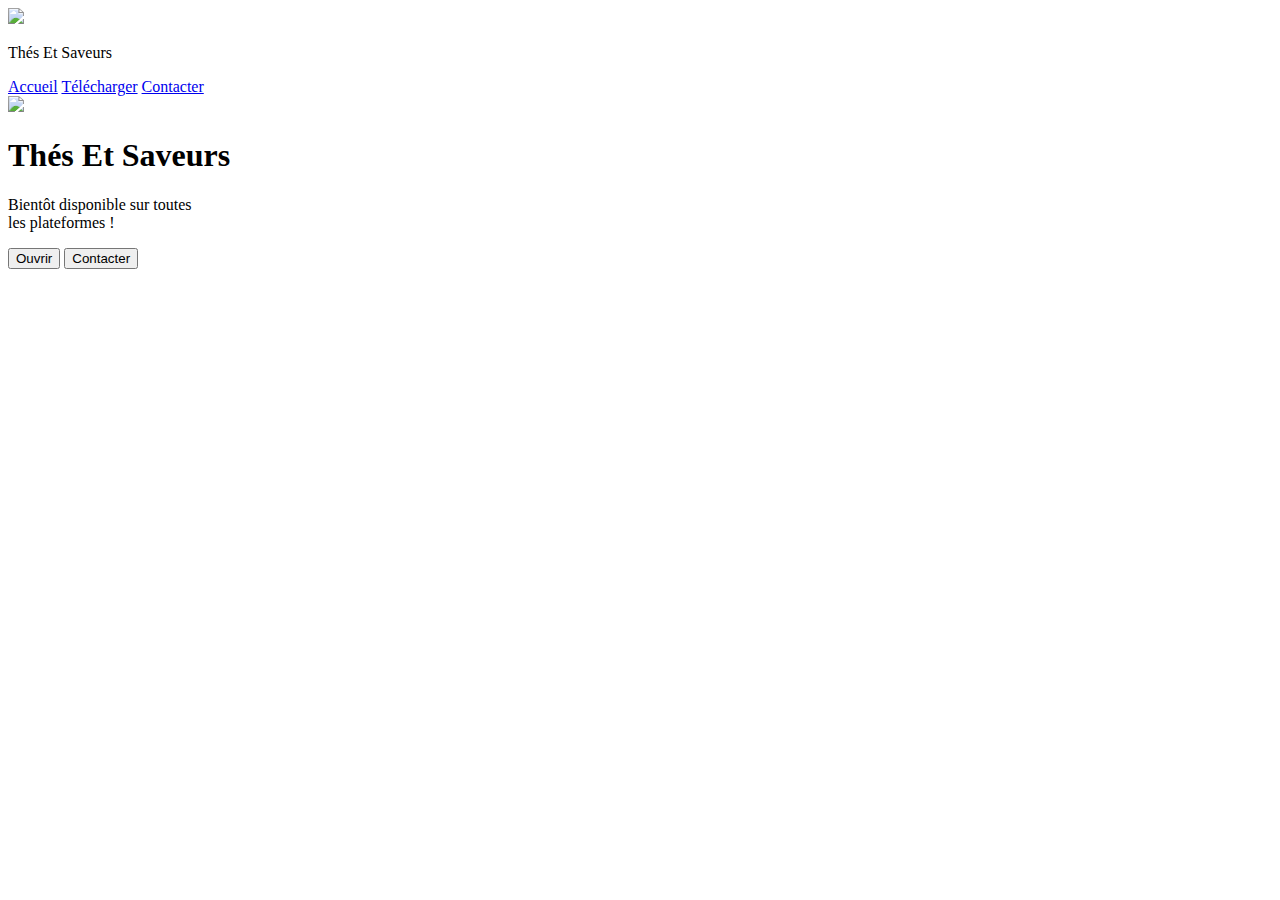
==== t&s landing page/index.html @ 1cd0a863 "Add files via upload" ====
<!DOCTYPE html>
<html lang="en">
<head>
    <meta charset="UTF-8">
    <meta http-equiv="X-UA-Compatible" content="IE=edge">
    <meta name="viewport" content="width=device-width, initial-scale=1.0">
    <link rel="stylesheet" href="/css/style.css">
    <script src="/js/main.js" defer></script>
    <title>Thés Et Saveurs</title>
</head>
<body>
    <div class="all">
    <img src="/images/logo.PNG" class="logo">
    <p class="logo-text">Thés Et Saveurs</p>
    <div class="topnav-container">
        <a href="/index.html" class="active-nav">Accueil</a>
        <a href="/download.html" class="nav">Télécharger</a>
        <a href="/contact.html" class="nav">Contacter</a>
    </div>
    <img src="/images/mockup.png" class="mockup">
    <h1 class="title">Thés Et Saveurs</h1>
    <p class="caption">Bientôt disponible sur toutes <br> les plateformes !</p> 
    <div class="btn-container">
    <button class="btn-1">Ouvrir</button>
    <button class="btn-2">Contacter</button>
    </div>
</div>
</body>
</html>
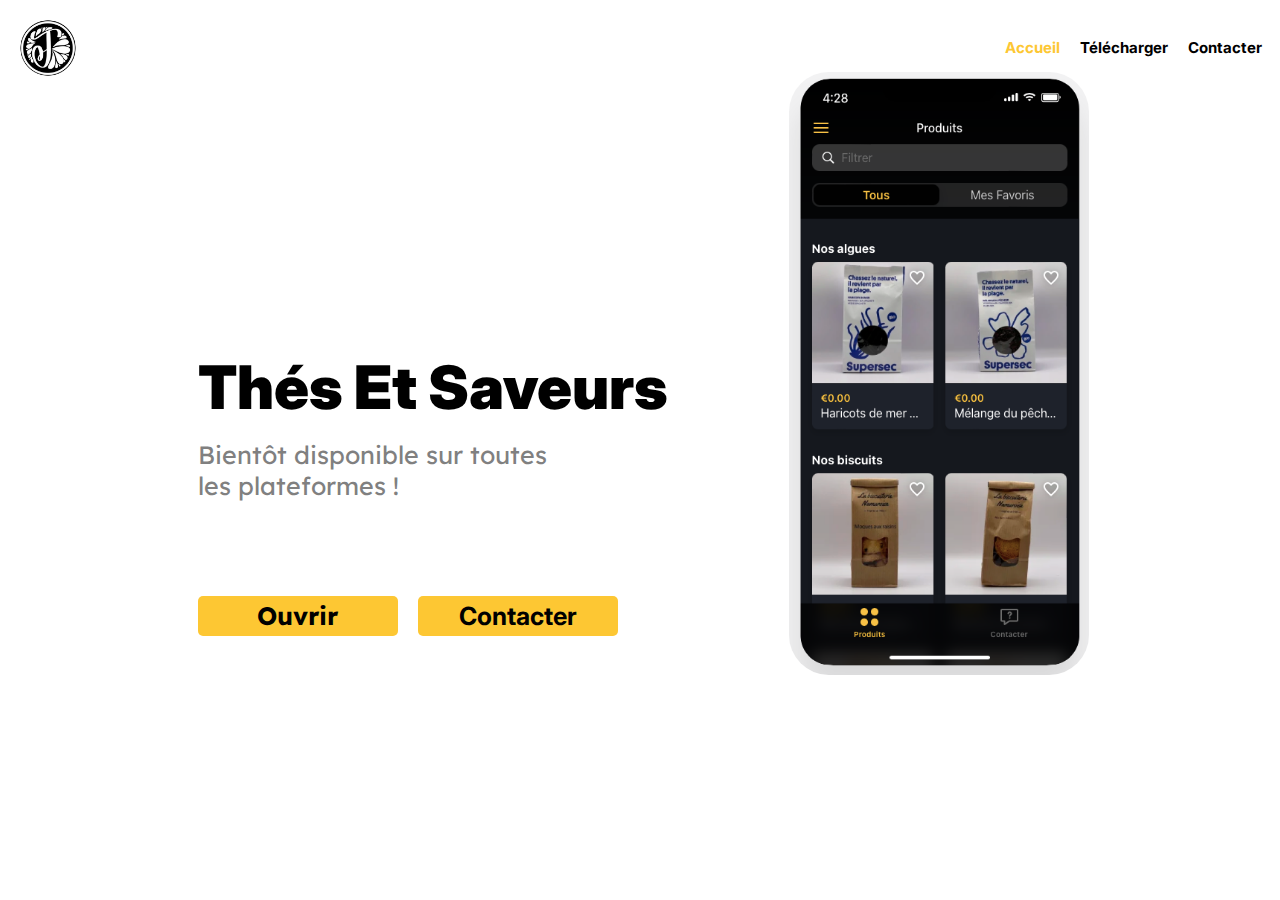
==== commit 0a3fc605: "place items in container according to location" ====
--- a/t&s landing page/index.html
+++ b/t&s landing page/index.html
@@ -4,26 +4,34 @@
     <meta charset="UTF-8">
     <meta http-equiv="X-UA-Compatible" content="IE=edge">
     <meta name="viewport" content="width=device-width, initial-scale=1.0">
-    <link rel="stylesheet" href="/css/style.css">
-    <script src="/js/main.js" defer></script>
+    <link rel="stylesheet" href="./css/style.css">
+    <script src="./js/main.js" defer></script>
     <title>Thés Et Saveurs</title>
 </head>
 <body>
     <div class="all">
-    <img src="/images/logo.PNG" class="logo">
+    <img src="./images/logo.PNG" class="logo">
     <p class="logo-text">Thés Et Saveurs</p>
     <div class="topnav-container">
-        <a href="/index.html" class="active-nav">Accueil</a>
-        <a href="/download.html" class="nav">Télécharger</a>
-        <a href="/contact.html" class="nav">Contacter</a>
-    </div>
-    <img src="/images/mockup.png" class="mockup">
-    <h1 class="title">Thés Et Saveurs</h1>
-    <p class="caption">Bientôt disponible sur toutes <br> les plateformes !</p> 
-    <div class="btn-container">
-    <button class="btn-1">Ouvrir</button>
-    <button class="btn-2">Contacter</button>
-    </div>
+        <a href="./index.html" class="active-nav">Accueil</a>
+        <a href="./download.html" class="nav">Télécharger</a>
+        <a href="./contact.html" class="nav">Contacter</a>
+    </div>    
+    <conteneur-main>
+        <conteneur-de-gauche>
+            <h1 class="title">Thés Et Saveurs</h1>
+            <p class="caption">Bientôt disponible sur toutes <br> les plateformes !</p> 
+            <div class="btn-container">
+                <button class="btn-1">Ouvrir</button>
+                <button class="btn-2">Contacter</button>
+            </div>
+            
+        </conteneur-de-gauche>
+        <conteneur-de-droit>
+        <img src="./images/mockup.png" class="mockup">
+       </conteneur-de-droit>
+    </conteneur-main>    
+    
 </div>
 </body>
 </html>--- a/t&s landing page/css/style.css
+++ b/t&s landing page/css/style.css
@@ -0,0 +1,212 @@
+@import url('https://fonts.googleapis.com/css2?family=Inter:wght@300;400;700;900&family=Lexend+Deca:wght@300;400&display=swap');
+
+body {
+    overflow: hidden;
+}
+.logo {
+    width: 60px;
+    position: relative;
+    top: 10px;
+    left: 10px;
+}
+.logo-text {
+    font-family: 'Open Sans' , sans-serif;
+    display: none;
+}
+.nav {
+    text-decoration: none;
+    color: black;
+    font-family: 'Inter', sans-serif;
+    font-weight: 700;
+    font-size: 15px;
+}
+.active-nav {
+    text-decoration: none;
+    color: #fdc733;
+    font-family: 'Inter', sans-serif;
+    font-weight: 700;
+    font-size: 15px;
+    cursor: pointer;
+}
+.topnav-container {
+    display: flex;
+    gap: 20px;
+    position: relative;
+    float: right;
+    top: 30px;
+    right: 10px;
+}
+.mockup {
+    width: 300px;
+    display: block;
+    border-radius: 40px;
+}
+
+.btn-container {
+    display: flex;
+    gap: 20px;
+    position: relative;
+    top: 100px;
+    left: 0%;
+    max-width: 420px;
+    height:35%;
+}
+conteneur-main {
+    display: flex;
+    flex-direction: row;
+    align-items: center;
+}
+
+conteneur-de-droit{
+    display:block;
+    width:45%;
+}
+
+
+conteneur-de-gauche{
+    display: flex;
+    flex-direction: column;
+    width:55%;
+    margin-left: 15%;
+}
+.title {
+    font-family: 'Inter', sans-serif;
+    font-weight: 900;
+    text-align: left;
+    position: relative;
+    top: 50px;
+    font-size: 60px;
+    text-align: none;
+    left: 0%;
+    top: 100px;
+
+
+
+}
+.caption {
+    margin-top:45px;
+    font-family: 'Lexend Deca', sans-serif;
+    font-weight: 400;
+    position: relative;
+    top: 30px;
+    text-align: left;
+    color: rgb(92, 91, 91);
+    font-size: 25px;
+    position: relative;
+    text-align: left;
+    left: 0%;
+    color: grey;
+
+
+
+}
+.btn-1 {
+    background: #fdc733;
+    color: black;
+    border: none;
+    border-radius: 5px;
+    width: 200px;
+    height: 40px;
+    display: block;
+    font-family: 'Lexend Deca', sans-serif;
+    font-weight: 700;
+    font-size: 25px;
+    cursor: pointer;
+    transition: background .1s;
+}
+.btn-2 {
+    background: #fdc733;
+    color: black;
+    border: none;
+    border-radius: 5px;
+    width: 200px;
+    height: 40px;
+    display: block;
+    font-family: 'Inter', sans-serif;
+    font-weight: 700;
+    font-size: 25px;
+    cursor: pointer;
+    transition: background .1s;
+}
+@media only screen and (max-width: 768px) {
+    .mockup {
+        width: 200px;
+        display: block;
+        margin: auto;
+        position: relative;
+        top: 50px;
+        border-radius: 40px;
+    }
+    conteneur-main {
+
+        flex-direction: column-reverse;
+    }
+    
+    conteneur-de-gauche{
+        margin-left:15%;
+    }
+
+
+
+    .title {
+        font-size: 60px;
+        position: relative;
+        text-align: none;
+        left: 0%;
+        top: 100px;
+    }
+    .caption {
+        font-size: 25px;
+        position: relative;
+        text-align: left;
+        top: 80px;
+        left: 0%;
+        color: grey;
+    } 
+    .btn-1 {
+        background: #fdc733;
+        color: black;
+        border: none;
+        border-radius: 5px;
+        width: 200px;
+        height: 40px;
+        display: block;
+        font-family: 'Lexend Deca', sans-serif;
+        font-weight: 700;
+        font-size: 25px;
+        cursor: pointer;
+        transition: background .1s;
+    }
+    .btn-2 {
+        background: #fdc733;
+        color: black;
+        border: none;
+        border-radius: 5px;
+        width: 200px;
+        height: 40px;
+        display: block;
+        font-family: 'Inter', sans-serif;
+        font-weight: 700;
+        font-size: 25px;
+        cursor: pointer;
+        transition: background .1s;
+    }
+    button:hover {
+        background: #fcdb81;
+    }
+    .nav:hover {
+        color: #fcdb81;
+    }
+    .active-nav:hover {
+        color: #fcdb81;
+    }
+    .btn-container {
+        display: flex;
+        gap: 20px;
+        position: relative;
+        top: 100px;
+        left: 0%;
+        max-width: 420px;
+    }
+  }
+
